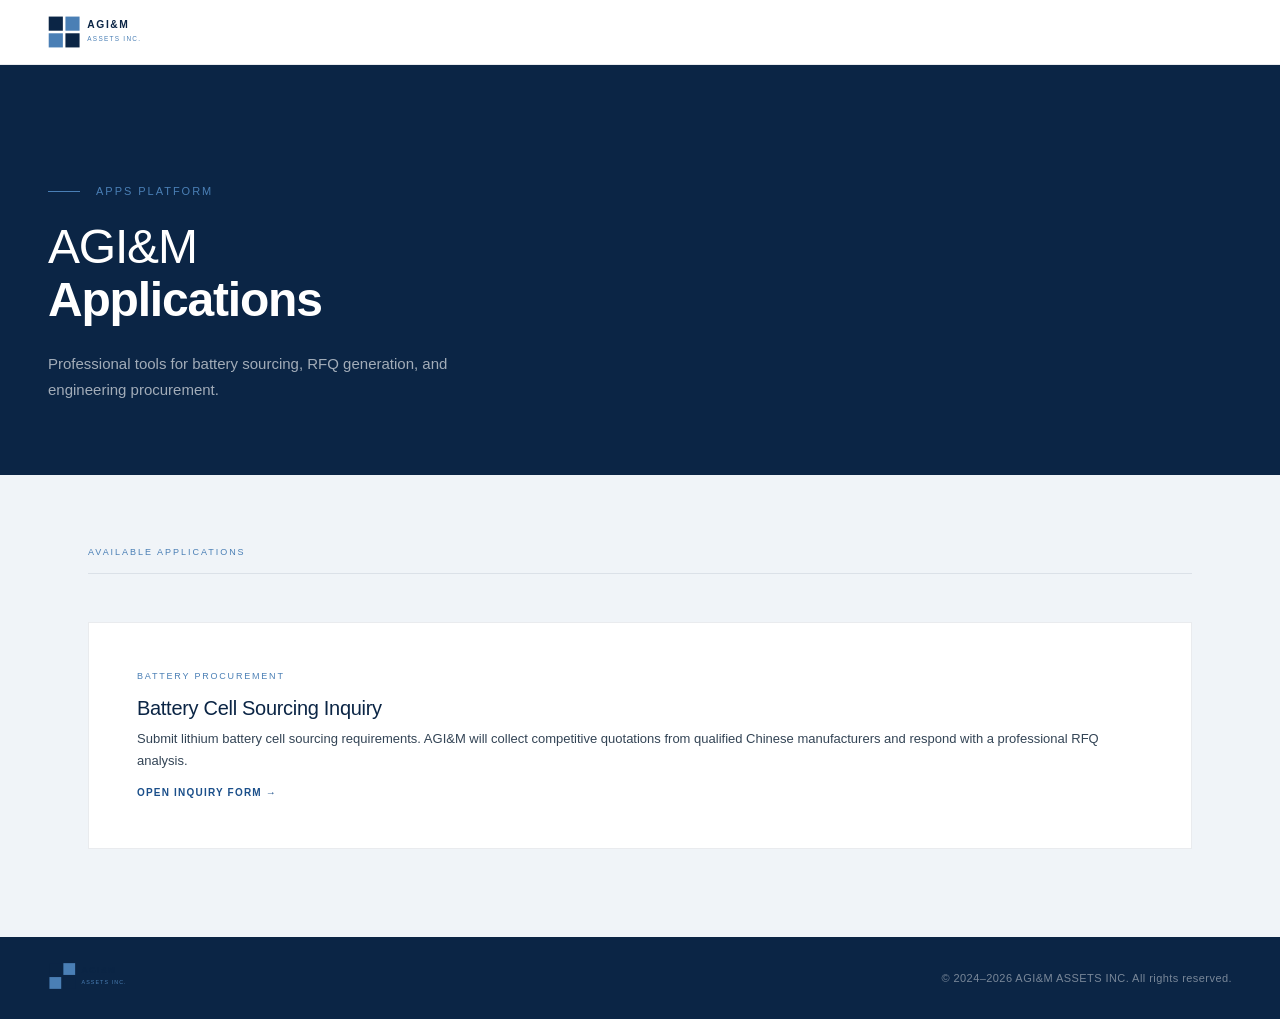
==== index.html @ 92fd7b3f "style: dark navy footer and compact nav logo matching agim.ca" ====
<!DOCTYPE html>
<html lang="en">
<head>
  <meta charset="UTF-8">
  <meta name="viewport" content="width=device-width, initial-scale=1.0">
  <title>AGI&M Apps Platform</title>
  <meta name="description" content="AGI&M ASSETS INC. — professional web applications for battery sourcing, RFQ systems, and engineering tools.">
  <link rel="canonical" href="https://apps.agim.ca/">
  <meta property="og:title"       content="AGI&M Apps Platform">
  <meta property="og:description" content="Professional web applications by AGI&M ASSETS INC. — battery sourcing, RFQ systems, and engineering tools.">
  <meta property="og:image"       content="https://apps.agim.ca/battery/inquiry/assets/og-image.png">
  <meta property="og:url"         content="https://apps.agim.ca/">
  <meta property="og:type"        content="website">
  <meta property="og:site_name"   content="AGI&M">
  <meta name="twitter:card"       content="summary_large_image">
  <meta name="twitter:title"      content="AGI&M Apps Platform">
  <meta name="twitter:description" content="Professional web applications by AGI&M ASSETS INC.">
  <meta name="twitter:image"      content="https://apps.agim.ca/battery/inquiry/assets/og-image.png">
  <link rel="icon" type="image/x-icon"  href="/shared/assets/favicon.ico">
  <link rel="icon" type="image/svg+xml" href="/shared/assets/favicon.svg">
  <link rel="apple-touch-icon"          href="/shared/assets/apple-touch-icon.png">
  <link rel="stylesheet" href="shared/css/tokens.css">
  <style>
    *,*::before,*::after{box-sizing:border-box}
    html,body{margin:0;padding:0;overflow-x:hidden;background:var(--tint);color:var(--body);font-family:var(--font);-webkit-font-smoothing:antialiased}
    .nav{background:var(--white);border-bottom:1px solid var(--color-border);padding:0 var(--gutter)}
    .nav-inner{max-width:var(--max-w);margin:0 auto;height:64px;display:flex;align-items:center}
    .nav-logo{display:flex;align-items:center;text-decoration:none}
    .nav-logo svg{height:36px;width:auto}
    .hero{background:var(--navy);padding:var(--sp-3xl) var(--gutter) var(--sp-2xl)}
    .hero-inner{max-width:var(--max-w);margin:0 auto}
    .kicker{font-size:11px;letter-spacing:.18em;text-transform:uppercase;color:var(--steel);margin-bottom:var(--sp-l);display:flex;align-items:center;gap:16px}
    .kicker::before{content:"";width:32px;height:1px;background:var(--steel);flex-shrink:0}
    h1{font-size:clamp(28px,4vw,48px);font-weight:300;letter-spacing:-.025em;color:var(--white);margin:0 0 var(--sp-l);line-height:1.1}
    h1 strong{font-weight:600}
    .hero p{font-size:15px;color:rgba(255,255,255,.62);line-height:1.75;max-width:480px;margin:0}
    .apps{max-width:var(--max-w);margin:0 auto;padding:var(--sp-2xl) var(--gutter)}
    .apps-label{font-size:9px;letter-spacing:.22em;text-transform:uppercase;color:var(--steel);margin-bottom:var(--sp-xl);padding-bottom:var(--sp-m);border-bottom:1px solid var(--color-border)}
    .app-card{display:block;background:var(--white);border:1px solid var(--color-border);padding:var(--sp-xl);text-decoration:none;transition:border-color .15s;margin-bottom:var(--sp-m)}
    .app-card:hover{border-color:var(--color-border-strong)}
    .app-tag{font-size:9px;letter-spacing:.2em;text-transform:uppercase;color:var(--steel);margin-bottom:var(--sp-m)}
    .app-title{font-size:20px;font-weight:300;letter-spacing:-.015em;color:var(--navy);margin:0 0 var(--sp-s)}
    .app-desc{font-size:13px;color:var(--body);line-height:1.65;margin:0}
    .app-link{display:inline-block;margin-top:var(--sp-m);font-size:10px;letter-spacing:.12em;text-transform:uppercase;color:var(--ocean);font-weight:600}
    .foot{border-top:none;padding:var(--sp-l) var(--gutter);background:var(--navy)}
    .foot-inner{max-width:var(--max-w);margin:0 auto;display:flex;align-items:center;justify-content:space-between;flex-wrap:wrap;gap:12px}
    .foot-logo svg{height:28px;width:auto}
    .foot-copy{font-size:11px;color:rgba(255,255,255,.45);letter-spacing:.04em}
  </style>
</head>
<body>
<nav class="nav" role="navigation" aria-label="Site navigation">
  <div class="nav-inner">
    <a class="nav-logo" href="https://agim.ca" aria-label="AGI&amp;M home">
      <svg width="130" height="36" viewBox="0 0 200 56" fill="none" xmlns="http://www.w3.org/2000/svg">
        <rect x="0"  y="4"  width="22" height="22" fill="#0B2545"/>
        <rect x="26" y="4"  width="22" height="22" fill="#4A7FB5"/>
        <rect x="0"  y="30" width="22" height="22" fill="#4A7FB5"/>
        <rect x="26" y="30" width="22" height="22" fill="#0B2545"/>
        <text x="60" y="22" font-family="'Helvetica Neue',Helvetica,Arial,sans-serif" font-size="16" font-weight="700" fill="#0B2545" letter-spacing="2.5">AGI&amp;M</text>
        <text x="60" y="42" font-family="'Helvetica Neue',Helvetica,Arial,sans-serif" font-size="10" font-weight="400" fill="#4A7FB5" letter-spacing="2">ASSETS INC.</text>
      </svg>
    </a>
  </div>
</nav>

<header class="hero">
  <div class="hero-inner">
    <div class="kicker">Apps Platform</div>
    <h1>AGI&amp;M<br><strong>Applications</strong></h1>
    <p>Professional tools for battery sourcing, RFQ generation, and engineering procurement.</p>
  </div>
</header>

<main class="apps">
  <div class="apps-label">Available Applications</div>

  <a class="app-card" href="/battery/inquiry/">
    <div class="app-tag">Battery Procurement</div>
    <h2 class="app-title">Battery Cell Sourcing Inquiry</h2>
    <p class="app-desc">Submit lithium battery cell sourcing requirements. AGI&amp;M will collect competitive quotations from qualified Chinese manufacturers and respond with a professional RFQ analysis.</p>
    <span class="app-link">Open Inquiry Form &rarr;</span>
  </a>

</main>

<footer class="foot" role="contentinfo">
  <div class="foot-inner">
    <a href="https://agim.ca" aria-label="AGI&amp;M home">
      <svg class="foot-logo" width="110" height="30" viewBox="0 0 200 56" fill="none" xmlns="http://www.w3.org/2000/svg">
        <rect x="0"  y="4"  width="22" height="22" fill="#0B2545"/>
        <rect x="26" y="4"  width="22" height="22" fill="#4A7FB5"/>
        <rect x="0"  y="30" width="22" height="22" fill="#4A7FB5"/>
        <rect x="26" y="30" width="22" height="22" fill="#0B2545"/>
        <text x="60" y="22" font-family="'Helvetica Neue',Helvetica,Arial,sans-serif" font-size="16" font-weight="700" fill="#0B2545" letter-spacing="2.5">AGI&amp;M</text>
        <text x="60" y="42" font-family="'Helvetica Neue',Helvetica,Arial,sans-serif" font-size="10" font-weight="400" fill="#4A7FB5" letter-spacing="2">ASSETS INC.</text>
      </svg>
    </a>
    <span class="foot-copy">&copy; 2024&ndash;2026 AGI&amp;M ASSETS INC. All rights reserved.</span>
  </div>
</footer>
</body>
</html>
---- shared/css/tokens.css ----
/* =============================================================================
   AGI&M Design Tokens
   Source: docs.agim.ca/vi/ — VI System v1.0 (authoritative)
   Status: CONFIRMED — all values from official AGI&M Visual Identity System
   Last confirmed: 2026-06-17
   ============================================================================= */

:root {

  /* ── Color: Navy Authority Palette ─────────────────────────────────────────
     Five tones from a single hue. Exact hex values from docs.agim.ca/vi/
  -------------------------------------------------------------------------- */
  --navy:       #0B2545;   /* PMS 2965 C — mark A&D, headlines, UI primary   */
  --ocean:      #1B4F8A;   /* PMS 2945 C — links, active states, secondary   */
  --steel:      #4A7FB5;   /* PMS 284 C  — mark B&C, labels, icons, accents  */
  --tint:       #F0F4F8;   /* PMS 9421 C — section alternates, backgrounds   */
  --white:      #FFFFFF;   /* Primary surface                                */

  /* Body text — VI specifies #334455 for body copy (not Navy) */
  --body:       #334455;

  /* Derived / semantic */
  --color-primary:        var(--navy);
  --color-secondary:      var(--ocean);
  --color-accent:         var(--steel);
  --color-text-primary:   var(--navy);
  --color-text-body:      var(--body);
  --color-text-label:     var(--steel);
  --color-text-muted:     var(--steel);
  --color-text-inverse:   var(--white);
  --color-bg-page:        var(--tint);
  --color-bg-surface:     var(--white);
  --color-bg-tint:        var(--tint);
  --color-border:         rgba(11,37,69,.09);
  --color-border-medium:  rgba(11,37,69,.18);
  --color-border-strong:  rgba(11,37,69,.28);
  --color-border-focus:   var(--ocean);

  /* Semantic states */
  --color-success:     #1a6640;
  --color-success-bg:  #f0faf4;
  --color-error:       #b91c1c;
  --color-error-bg:    #fef2f2;
  --color-warning:     #92400e;
  --color-warning-bg:  #fffbeb;

  /* ── Typography ─────────────────────────────────────────────────────────────
     Helvetica Neue is the sole typeface — VI System v1.0
  -------------------------------------------------------------------------- */
  --font: "Helvetica Neue", Helvetica, Arial, sans-serif;
  --font-mono: "JetBrains Mono", "Fira Code", "Courier New", monospace;

  /* Type scale — from VI type specimen */
  --text-display: 72px;  /* weight 200 */
  --text-h1:      52px;  /* weight 300, tracking -0.025em */
  --text-h2:      36px;  /* weight 300, tracking -0.02em  */
  --text-h3:      24px;  /* weight 500, tracking -0.015em */
  --text-body:    15px;  /* weight 400, tracking 0        */
  --text-label:   11px;  /* weight 400, tracking +0.12em, UPPERCASE, Steel */
  --text-brand:   13px;  /* weight 700, tracking +0.10em, UPPERCASE        */
  --text-sm:      13px;
  --text-xs:      11px;

  /* ── Spacing — 8px base unit ────────────────────────────────────────────────
     Token names follow VI grid spec: XS S M L XL 2XL 3XL
  -------------------------------------------------------------------------- */
  --sp-xs:  4px;    /* icon gaps, tight inline      */
  --sp-s:   8px;    /* component internal padding   */
  --sp-m:   16px;   /* label-to-content, list items */
  --sp-l:   24px;   /* grid gutter, card padding    */
  --sp-xl:  48px;   /* section padding, outer margin*/
  --sp-2xl: 72px;   /* section top/bottom           */
  --sp-3xl: 120px;  /* section separation, hero     */

  /* ── Layout ─────────────────────────────────────────────────────────────────
     12-col grid, 24px gutter, 1200px max, outer margins 48/24/16
  -------------------------------------------------------------------------- */
  --gutter-desktop: 48px;
  --gutter-tablet:  24px;
  --gutter-mobile:  16px;
  --max-w:          1200px;
  --max-w-form:     680px;
  --gutter: 48px;   /* responsive override via media queries below */

  /* ── Borders ─────────────────────────────────────────────────────────────────
     VI: industrial aesthetic — no rounding except minimal usability */
  --radius: 0px;
  --radius-xs: 2px;

  /* ── Transitions ─────────────────────────────────────────────────────────── */
  --t: 150ms ease;

  /* ── Form elements ──────────────────────────────────────────────────────── */
  --input-h: 48px;  /* minimum touch target */

}

@media (max-width: 900px)  { :root { --gutter: 24px; } }
@media (max-width: 480px)  { :root { --gutter: 16px; } }
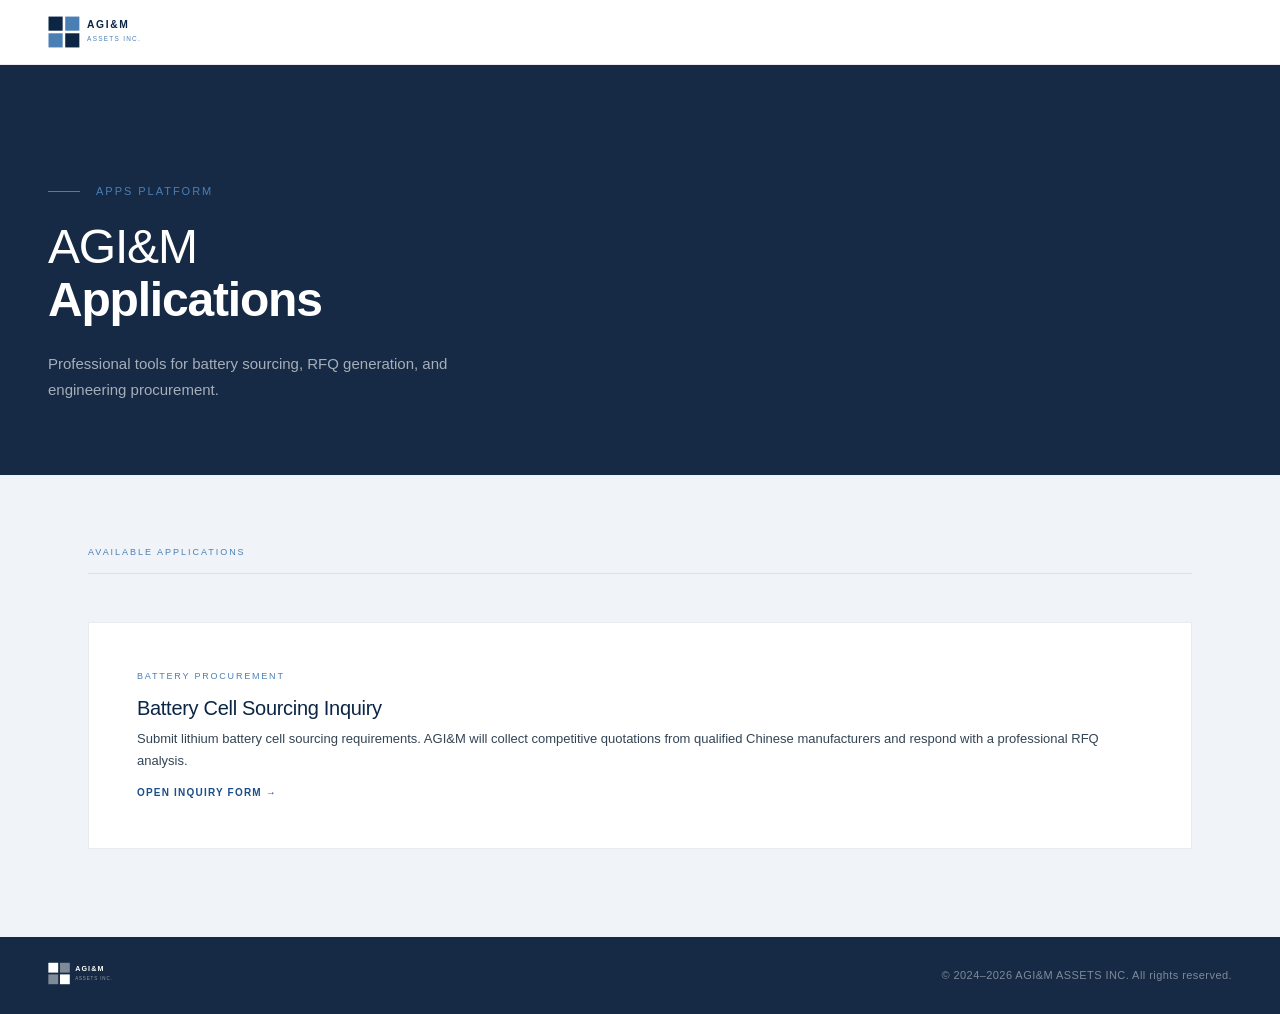
==== commit ef5e33bd: "fix: nav logo 90px, footer reversed logo white, footer #162A45" ====
--- a/index.html
+++ b/index.html
@@ -27,7 +27,7 @@
     .nav-inner{max-width:var(--max-w);margin:0 auto;height:64px;display:flex;align-items:center}
     .nav-logo{display:flex;align-items:center;text-decoration:none}
     .nav-logo svg{height:36px;width:auto}
-    .hero{background:var(--navy);padding:var(--sp-3xl) var(--gutter) var(--sp-2xl)}
+    .hero{background:#162A45;padding:var(--sp-3xl) var(--gutter) var(--sp-2xl)}
     .hero-inner{max-width:var(--max-w);margin:0 auto}
     .kicker{font-size:11px;letter-spacing:.18em;text-transform:uppercase;color:var(--steel);margin-bottom:var(--sp-l);display:flex;align-items:center;gap:16px}
     .kicker::before{content:"";width:32px;height:1px;background:var(--steel);flex-shrink:0}
@@ -42,9 +42,9 @@
     .app-title{font-size:20px;font-weight:300;letter-spacing:-.015em;color:var(--navy);margin:0 0 var(--sp-s)}
     .app-desc{font-size:13px;color:var(--body);line-height:1.65;margin:0}
     .app-link{display:inline-block;margin-top:var(--sp-m);font-size:10px;letter-spacing:.12em;text-transform:uppercase;color:var(--ocean);font-weight:600}
-    .foot{border-top:none;padding:var(--sp-l) var(--gutter);background:var(--navy)}
+    .foot{border-top:none;padding:var(--sp-l) var(--gutter);background:#162A45}
     .foot-inner{max-width:var(--max-w);margin:0 auto;display:flex;align-items:center;justify-content:space-between;flex-wrap:wrap;gap:12px}
-    .foot-logo svg{height:28px;width:auto}
+    .foot-logo svg{height:25px;width:auto}
     .foot-copy{font-size:11px;color:rgba(255,255,255,.45);letter-spacing:.04em}
   </style>
 </head>
@@ -52,7 +52,7 @@
 <nav class="nav" role="navigation" aria-label="Site navigation">
   <div class="nav-inner">
     <a class="nav-logo" href="https://agim.ca" aria-label="AGI&amp;M home">
-      <svg width="130" height="36" viewBox="0 0 200 56" fill="none" xmlns="http://www.w3.org/2000/svg">
+      <svg width="90" height="25" viewBox="0 0 200 56" fill="none" xmlns="http://www.w3.org/2000/svg">
         <rect x="0"  y="4"  width="22" height="22" fill="#0B2545"/>
         <rect x="26" y="4"  width="22" height="22" fill="#4A7FB5"/>
         <rect x="0"  y="30" width="22" height="22" fill="#4A7FB5"/>
@@ -87,13 +87,13 @@
 <footer class="foot" role="contentinfo">
   <div class="foot-inner">
     <a href="https://agim.ca" aria-label="AGI&amp;M home">
-      <svg class="foot-logo" width="110" height="30" viewBox="0 0 200 56" fill="none" xmlns="http://www.w3.org/2000/svg">
-        <rect x="0"  y="4"  width="22" height="22" fill="#0B2545"/>
-        <rect x="26" y="4"  width="22" height="22" fill="#4A7FB5"/>
-        <rect x="0"  y="30" width="22" height="22" fill="#4A7FB5"/>
-        <rect x="26" y="30" width="22" height="22" fill="#0B2545"/>
-        <text x="60" y="22" font-family="'Helvetica Neue',Helvetica,Arial,sans-serif" font-size="16" font-weight="700" fill="#0B2545" letter-spacing="2.5">AGI&amp;M</text>
-        <text x="60" y="42" font-family="'Helvetica Neue',Helvetica,Arial,sans-serif" font-size="10" font-weight="400" fill="#4A7FB5" letter-spacing="2">ASSETS INC.</text>
+      <svg class="foot-logo" width="90" height="25" viewBox="0 0 200 56" fill="none" xmlns="http://www.w3.org/2000/svg">
+        <rect x="0"  y="4"  width="22" height="22" fill="#FFFFFF"/>
+        <rect x="26" y="4"  width="22" height="22" fill="rgba(255,255,255,0.45)"/>
+        <rect x="0"  y="30" width="22" height="22" fill="rgba(255,255,255,0.45)"/>
+        <rect x="26" y="30" width="22" height="22" fill="#FFFFFF"/>
+        <text x="60" y="22" font-family="'Helvetica Neue',Helvetica,Arial,sans-serif" font-size="16" font-weight="700" fill="#FFFFFF" letter-spacing="2.5">AGI&amp;M</text>
+        <text x="60" y="42" font-family="'Helvetica Neue',Helvetica,Arial,sans-serif" font-size="10" font-weight="400" fill="rgba(255,255,255,0.55)" letter-spacing="2">ASSETS INC.</text>
       </svg>
     </a>
     <span class="foot-copy">&copy; 2024&ndash;2026 AGI&amp;M ASSETS INC. All rights reserved.</span>
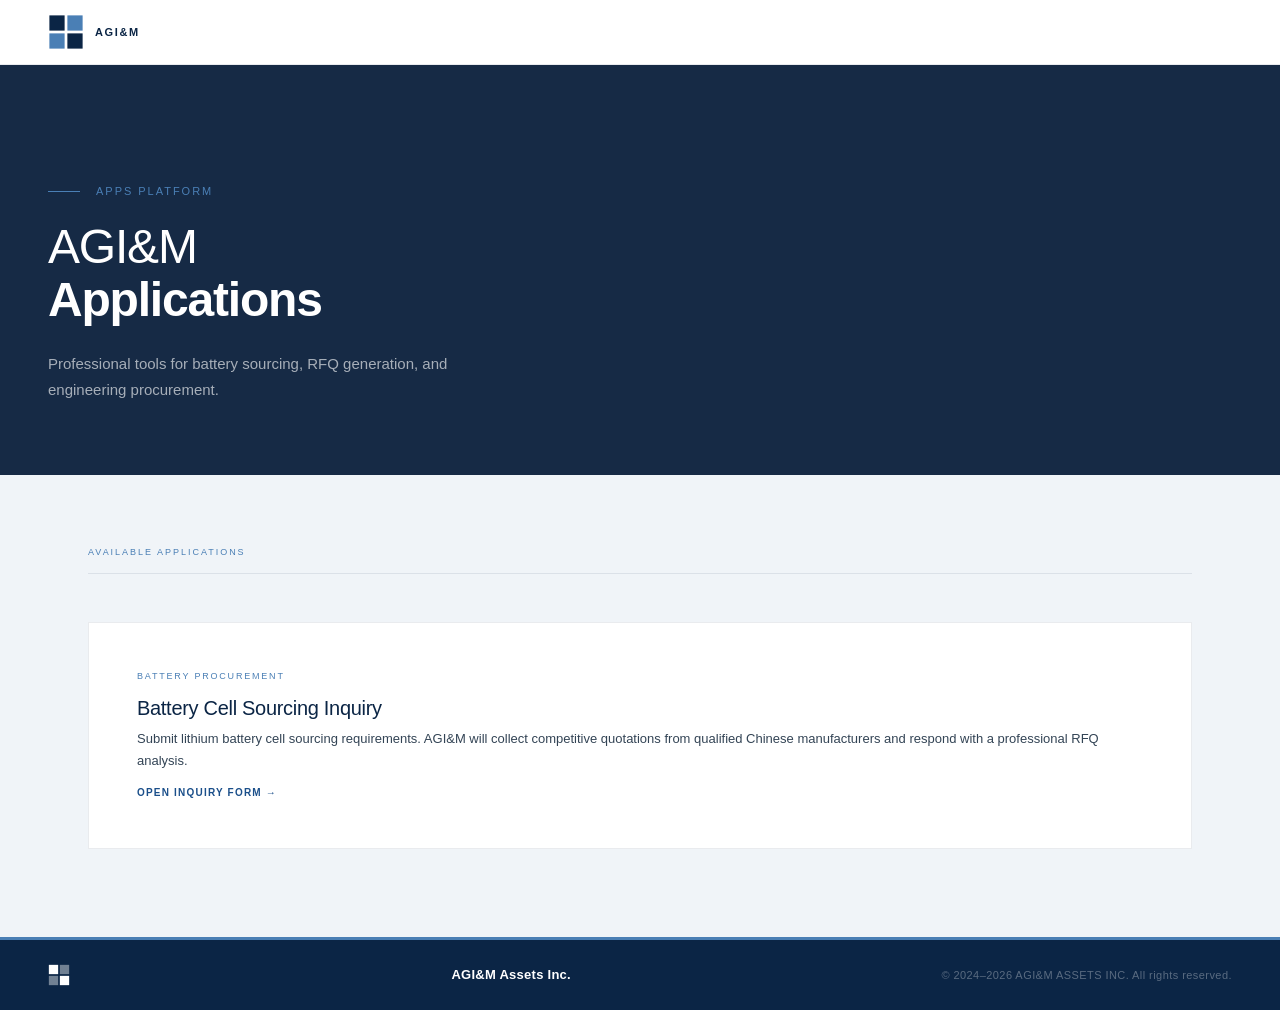
==== commit acfca7af: "fix: VI-accurate nav mark 26×26, footer 22×22 reversed, navy bg + 3px steel border" ====
--- a/index.html
+++ b/index.html
@@ -42,25 +42,16 @@
     .app-title{font-size:20px;font-weight:300;letter-spacing:-.015em;color:var(--navy);margin:0 0 var(--sp-s)}
     .app-desc{font-size:13px;color:var(--body);line-height:1.65;margin:0}
     .app-link{display:inline-block;margin-top:var(--sp-m);font-size:10px;letter-spacing:.12em;text-transform:uppercase;color:var(--ocean);font-weight:600}
-    .foot{border-top:none;padding:var(--sp-l) var(--gutter);background:#162A45}
+    .foot{border-top:3px solid #4A7FB5;padding:var(--sp-l) var(--gutter);background:#0B2545}
     .foot-inner{max-width:var(--max-w);margin:0 auto;display:flex;align-items:center;justify-content:space-between;flex-wrap:wrap;gap:12px}
-    .foot-logo svg{height:25px;width:auto}
-    .foot-copy{font-size:11px;color:rgba(255,255,255,.45);letter-spacing:.04em}
+    .foot-logo{display:flex;align-items:center}
+    .foot-copy{font-size:11px;color:rgba(255,255,255,.32);letter-spacing:.04em}
   </style>
 </head>
 <body>
 <nav class="nav" role="navigation" aria-label="Site navigation">
   <div class="nav-inner">
-    <a class="nav-logo" href="https://agim.ca" aria-label="AGI&amp;M home">
-      <svg width="90" height="25" viewBox="0 0 200 56" fill="none" xmlns="http://www.w3.org/2000/svg">
-        <rect x="0"  y="4"  width="22" height="22" fill="#0B2545"/>
-        <rect x="26" y="4"  width="22" height="22" fill="#4A7FB5"/>
-        <rect x="0"  y="30" width="22" height="22" fill="#4A7FB5"/>
-        <rect x="26" y="30" width="22" height="22" fill="#0B2545"/>
-        <text x="60" y="22" font-family="'Helvetica Neue',Helvetica,Arial,sans-serif" font-size="16" font-weight="700" fill="#0B2545" letter-spacing="2.5">AGI&amp;M</text>
-        <text x="60" y="42" font-family="'Helvetica Neue',Helvetica,Arial,sans-serif" font-size="10" font-weight="400" fill="#4A7FB5" letter-spacing="2">ASSETS INC.</text>
-      </svg>
-    </a>
+    <a class="nav-logo" href="https://agim.ca" aria-label="AGI&amp;M home"><svg width="26" height="26" viewBox="0 0 26 26" fill="none" aria-hidden="true"><rect x="1" y="1" width="11" height="11" fill="#0B2545"/><rect x="14" y="1" width="11" height="11" fill="#4A7FB5"/><rect x="1" y="14" width="11" height="11" fill="#4A7FB5"/><rect x="14" y="14" width="11" height="11" fill="#0B2545"/></svg><span style="font-size:11px;font-weight:700;letter-spacing:.15em;text-transform:uppercase;color:#0B2545;margin-left:11px;">AGI&amp;M</span></a>
   </div>
 </nav>
 
@@ -86,16 +77,7 @@
 
 <footer class="foot" role="contentinfo">
   <div class="foot-inner">
-    <a href="https://agim.ca" aria-label="AGI&amp;M home">
-      <svg class="foot-logo" width="90" height="25" viewBox="0 0 200 56" fill="none" xmlns="http://www.w3.org/2000/svg">
-        <rect x="0"  y="4"  width="22" height="22" fill="#FFFFFF"/>
-        <rect x="26" y="4"  width="22" height="22" fill="rgba(255,255,255,0.45)"/>
-        <rect x="0"  y="30" width="22" height="22" fill="rgba(255,255,255,0.45)"/>
-        <rect x="26" y="30" width="22" height="22" fill="#FFFFFF"/>
-        <text x="60" y="22" font-family="'Helvetica Neue',Helvetica,Arial,sans-serif" font-size="16" font-weight="700" fill="#FFFFFF" letter-spacing="2.5">AGI&amp;M</text>
-        <text x="60" y="42" font-family="'Helvetica Neue',Helvetica,Arial,sans-serif" font-size="10" font-weight="400" fill="rgba(255,255,255,0.55)" letter-spacing="2">ASSETS INC.</text>
-      </svg>
-    </a>
+    <svg width="22" height="22" viewBox="0 0 26 26" fill="none" aria-hidden="true"><rect x="1" y="1" width="11" height="11" fill="#fff"/><rect x="14" y="1" width="11" height="11" fill="rgba(255,255,255,.42)"/><rect x="1" y="14" width="11" height="11" fill="rgba(255,255,255,.42)"/><rect x="14" y="14" width="11" height="11" fill="#fff"/></svg><span style="font-size:13px;font-weight:700;letter-spacing:.02em;color:#fff;margin-left:11px;">AGI&amp;M Assets Inc.</span>
     <span class="foot-copy">&copy; 2024&ndash;2026 AGI&amp;M ASSETS INC. All rights reserved.</span>
   </div>
 </footer>
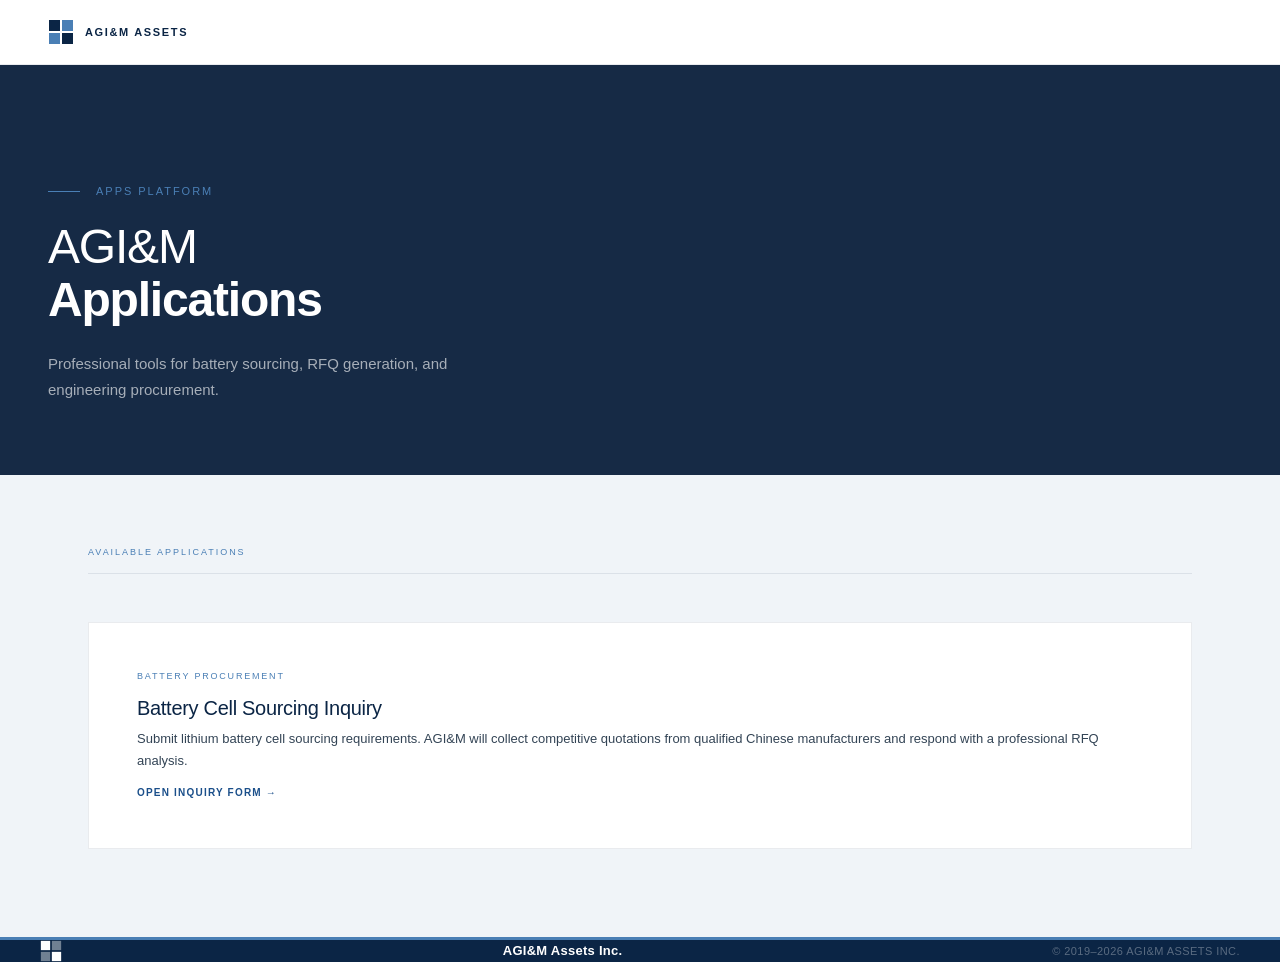
==== commit e36a17ea: "fix: VI-exact logo mark 26px nav/22px footer, agim.ca-matched footer layout" ====
--- a/index.html
+++ b/index.html
@@ -51,7 +51,7 @@
 <body>
 <nav class="nav" role="navigation" aria-label="Site navigation">
   <div class="nav-inner">
-    <a class="nav-logo" href="https://agim.ca" aria-label="AGI&amp;M home"><svg width="26" height="26" viewBox="0 0 26 26" fill="none" aria-hidden="true"><rect x="1" y="1" width="11" height="11" fill="#0B2545"/><rect x="14" y="1" width="11" height="11" fill="#4A7FB5"/><rect x="1" y="14" width="11" height="11" fill="#4A7FB5"/><rect x="14" y="14" width="11" height="11" fill="#0B2545"/></svg><span style="font-size:11px;font-weight:700;letter-spacing:.15em;text-transform:uppercase;color:#0B2545;margin-left:11px;">AGI&amp;M</span></a>
+    <a href="https://agim.ca" aria-label="AGI&amp;M home" style="display:flex;align-items:center;gap:11px;flex-shrink:0;text-decoration:none"><svg width="26" height="26" viewBox="0 0 26 26" fill="none" aria-hidden="true"><rect x="1" y="1" width="11" height="11" fill="#0B2545"/><rect x="14" y="1" width="11" height="11" fill="#4A7FB5"/><rect x="1" y="14" width="11" height="11" fill="#4A7FB5"/><rect x="14" y="14" width="11" height="11" fill="#0B2545"/></svg><span style="font-size:11px;font-weight:700;letter-spacing:.15em;text-transform:uppercase;color:#0B2545">AGI&amp;M Assets</span></a>
   </div>
 </nav>
 
@@ -75,10 +75,10 @@
 
 </main>
 
-<footer class="foot" role="contentinfo">
+<footer role="contentinfo" style="background:#0B2545;border-top:3px solid #4A7FB5;border-bottom:none">
   <div class="foot-inner">
     <svg width="22" height="22" viewBox="0 0 26 26" fill="none" aria-hidden="true"><rect x="1" y="1" width="11" height="11" fill="#fff"/><rect x="14" y="1" width="11" height="11" fill="rgba(255,255,255,.42)"/><rect x="1" y="14" width="11" height="11" fill="rgba(255,255,255,.42)"/><rect x="14" y="14" width="11" height="11" fill="#fff"/></svg><span style="font-size:13px;font-weight:700;letter-spacing:.02em;color:#fff;margin-left:11px;">AGI&amp;M Assets Inc.</span>
-    <span class="foot-copy">&copy; 2024&ndash;2026 AGI&amp;M ASSETS INC. All rights reserved.</span>
+    <span style="font-size:11px;color:rgba(255,255,255,.32);letter-spacing:.04em">&copy; 2019&ndash;2026 AGI&amp;M ASSETS INC.</span>
   </div>
 </footer>
 </body>
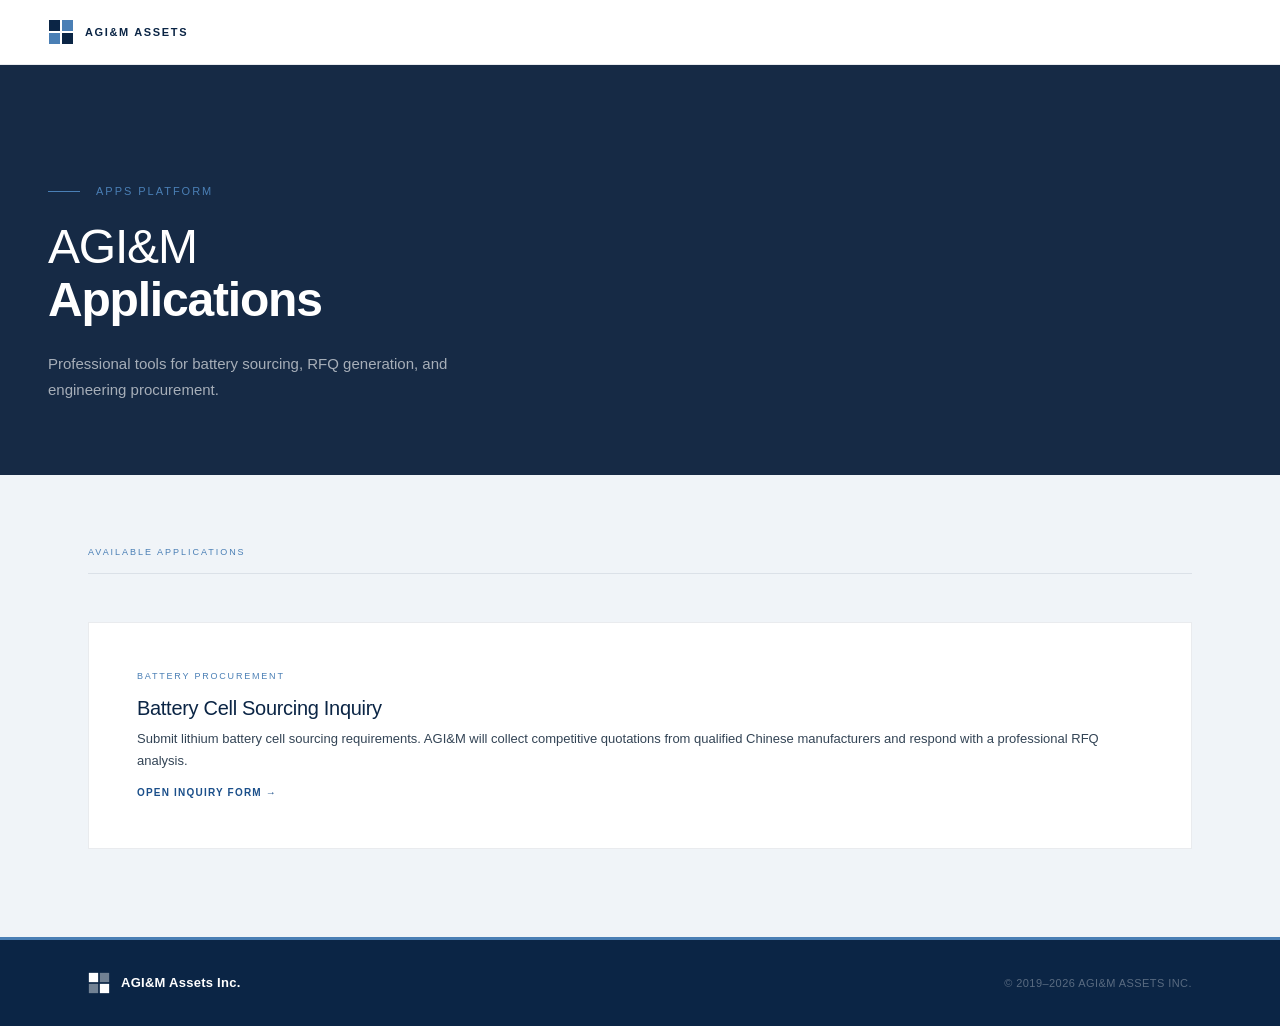
==== commit e5eb20a5: "fix: footer padding 32px 48px — correct height" ====
--- a/index.html
+++ b/index.html
@@ -75,10 +75,13 @@
 
 </main>
 
-<footer role="contentinfo" style="background:#0B2545;border-top:3px solid #4A7FB5;border-bottom:none">
-  <div class="foot-inner">
-    <svg width="22" height="22" viewBox="0 0 26 26" fill="none" aria-hidden="true"><rect x="1" y="1" width="11" height="11" fill="#fff"/><rect x="14" y="1" width="11" height="11" fill="rgba(255,255,255,.42)"/><rect x="1" y="14" width="11" height="11" fill="rgba(255,255,255,.42)"/><rect x="14" y="14" width="11" height="11" fill="#fff"/></svg><span style="font-size:13px;font-weight:700;letter-spacing:.02em;color:#fff;margin-left:11px;">AGI&amp;M Assets Inc.</span>
-    <span style="font-size:11px;color:rgba(255,255,255,.32);letter-spacing:.04em">&copy; 2019&ndash;2026 AGI&amp;M ASSETS INC.</span>
+<footer role="contentinfo" style="background:#0B2545;border-top:3px solid #4A7FB5;">
+  <div style="max-width:1200px;margin:0 auto;padding:32px 48px;display:flex;align-items:center;justify-content:space-between;flex-wrap:wrap;gap:16px;">
+    <div style="display:flex;align-items:center;gap:11px;">
+      <svg width="22" height="22" viewBox="0 0 26 26" fill="none" aria-hidden="true"><rect x="1" y="1" width="11" height="11" fill="#fff"/><rect x="14" y="1" width="11" height="11" fill="rgba(255,255,255,.42)"/><rect x="1" y="14" width="11" height="11" fill="rgba(255,255,255,.42)"/><rect x="14" y="14" width="11" height="11" fill="#fff"/></svg>
+      <span style="font-size:13px;font-weight:700;letter-spacing:.02em;color:#fff;">AGI&amp;M Assets Inc.</span>
+    </div>
+    <span style="font-size:11px;color:rgba(255,255,255,.32);letter-spacing:.04em;">&copy; 2019&ndash;2026 AGI&amp;M ASSETS INC.</span>
   </div>
 </footer>
 </body>
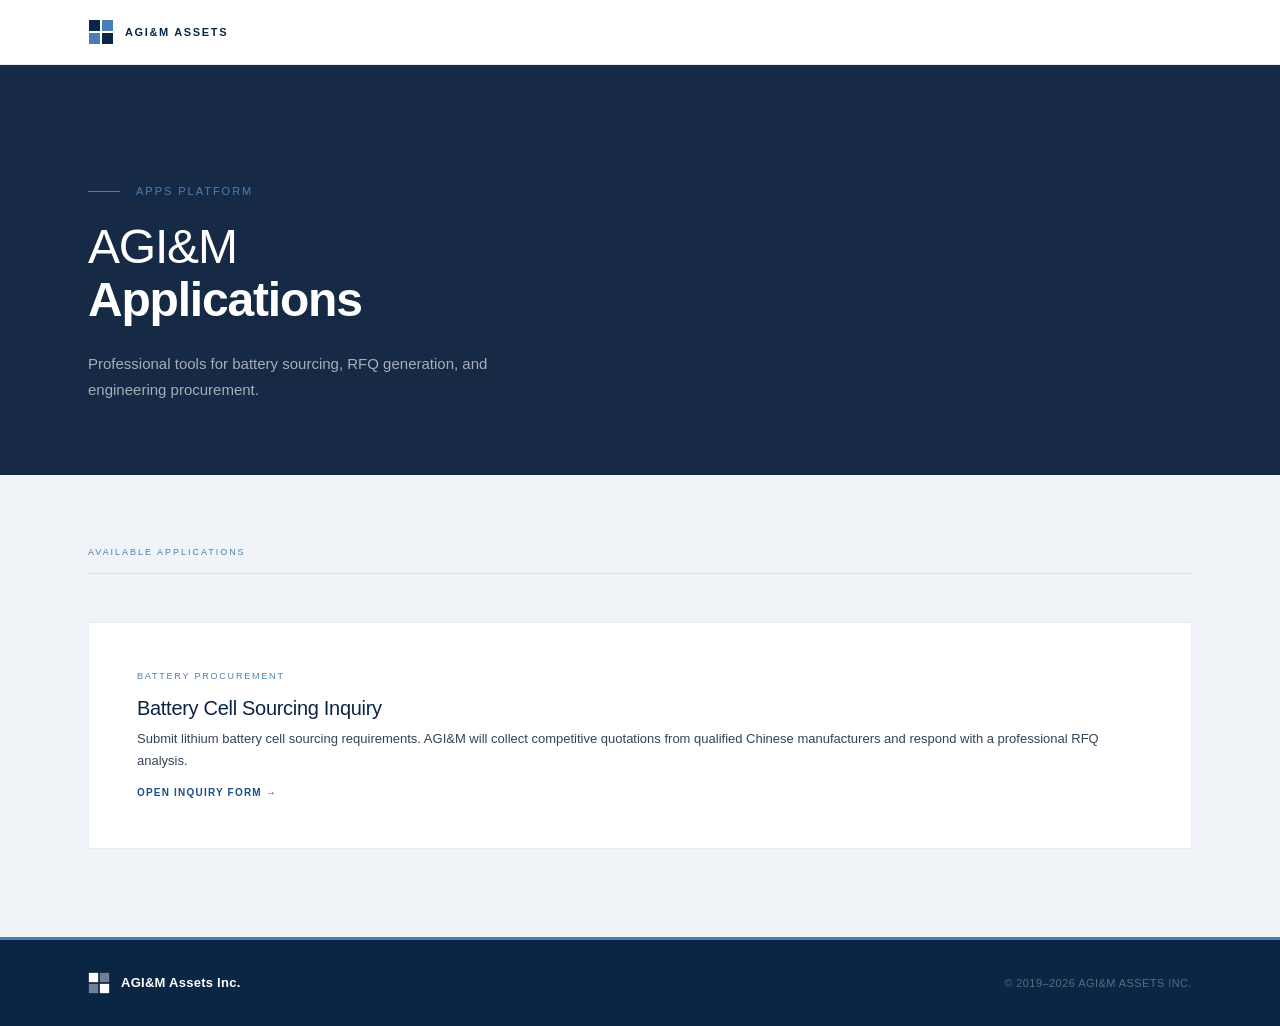
==== commit 3950b87c: "fix: move padding from container to inner wrapper — align left margin with battery/inquiry" ====
--- a/index.html
+++ b/index.html
@@ -23,12 +23,12 @@
   <style>
     *,*::before,*::after{box-sizing:border-box}
     html,body{margin:0;padding:0;overflow-x:hidden;background:var(--tint);color:var(--body);font-family:var(--font);-webkit-font-smoothing:antialiased}
-    .nav{background:var(--white);border-bottom:1px solid var(--color-border);padding:0 var(--gutter)}
-    .nav-inner{max-width:var(--max-w);margin:0 auto;height:64px;display:flex;align-items:center}
+    .nav{background:var(--white);border-bottom:1px solid var(--color-border)}
+    .nav-inner{max-width:var(--max-w);margin:0 auto;padding:0 var(--gutter);height:64px;display:flex;align-items:center}
     .nav-logo{display:flex;align-items:center;text-decoration:none}
     .nav-logo svg{height:36px;width:auto}
-    .hero{background:#162A45;padding:var(--sp-3xl) var(--gutter) var(--sp-2xl)}
-    .hero-inner{max-width:var(--max-w);margin:0 auto}
+    .hero{background:#162A45;padding:var(--sp-3xl) 0 var(--sp-2xl)}
+    .hero-inner{max-width:var(--max-w);margin:0 auto;padding:0 var(--gutter)}
     .kicker{font-size:11px;letter-spacing:.18em;text-transform:uppercase;color:var(--steel);margin-bottom:var(--sp-l);display:flex;align-items:center;gap:16px}
     .kicker::before{content:"";width:32px;height:1px;background:var(--steel);flex-shrink:0}
     h1{font-size:clamp(28px,4vw,48px);font-weight:300;letter-spacing:-.025em;color:var(--white);margin:0 0 var(--sp-l);line-height:1.1}
@@ -42,8 +42,8 @@
     .app-title{font-size:20px;font-weight:300;letter-spacing:-.015em;color:var(--navy);margin:0 0 var(--sp-s)}
     .app-desc{font-size:13px;color:var(--body);line-height:1.65;margin:0}
     .app-link{display:inline-block;margin-top:var(--sp-m);font-size:10px;letter-spacing:.12em;text-transform:uppercase;color:var(--ocean);font-weight:600}
-    .foot{border-top:3px solid #4A7FB5;padding:var(--sp-l) var(--gutter);background:#0B2545}
-    .foot-inner{max-width:var(--max-w);margin:0 auto;display:flex;align-items:center;justify-content:space-between;flex-wrap:wrap;gap:12px}
+    .foot{border-top:3px solid #4A7FB5;background:#0B2545}
+    .foot-inner{max-width:var(--max-w);margin:0 auto;padding:var(--sp-l) var(--gutter);display:flex;align-items:center;justify-content:space-between;flex-wrap:wrap;gap:12px}
     .foot-logo{display:flex;align-items:center}
     .foot-copy{font-size:11px;color:rgba(255,255,255,.32);letter-spacing:.04em}
   </style>
